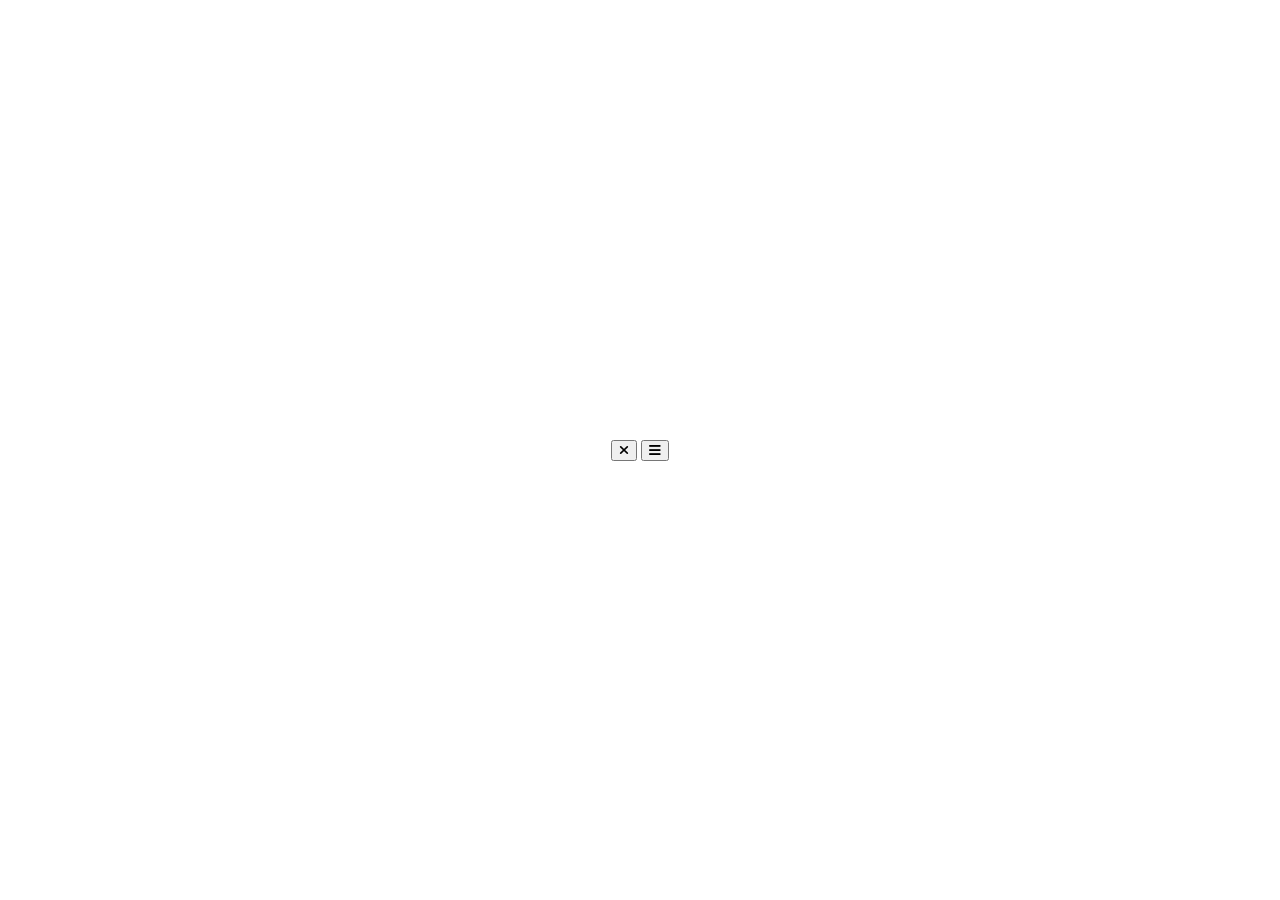
==== rotating-navigation-animation/index.html @ b2cf591d "first commit" ====
<!DOCTYPE html>
<html lang="en">
  <head>
    <meta charset="UTF-8" />
    <meta name="viewport" content="width=device-width, initial-scale=1.0" />
    <link
      rel="stylesheet"
      href="https://cdnjs.cloudflare.com/ajax/libs/font-awesome/6.6.0/css/all.min.css"
      integrity="sha512-Kc323vGBEqzTmouAECnVceyQqyqdsSiqLQISBL29aUW4U/M7pSPA/gEUZQqv1cwx4OnYxTxve5UMg5GT6L4JJg=="
      crossorigin="anonymous"
      referrerpolicy="no-referrer"
    />
    <link rel="stylesheet" href="style.css" />

    <title>Rotating Navigation</title>
  </head>
  <body>
    <div class="container">
      <div class="circle-container">
        <div class="circle">
          <button id="close">
            <i class="fas fa-times"></i>
          </button>
          <button id="open">
            <i class="fas fa-bars"></i>
          </button>
        </div>
      </div>
    </div>

    <script src="script.js"></script>
  </body>
</html>
---- rotating-navigation-animation/style.css ----
@import url('https://fonts.googleapis.com/css2?family=Roboto&display=swap');

* {
    box-sizing: border-box;
}

body {
    font-family: 'Roboto', sans-serif;
    display: flex;
    flex-direction: column;
    align-items: center;
    justify-content: center;
    height: 100vh;
    overflow: hidden;
    margin: 0;
}
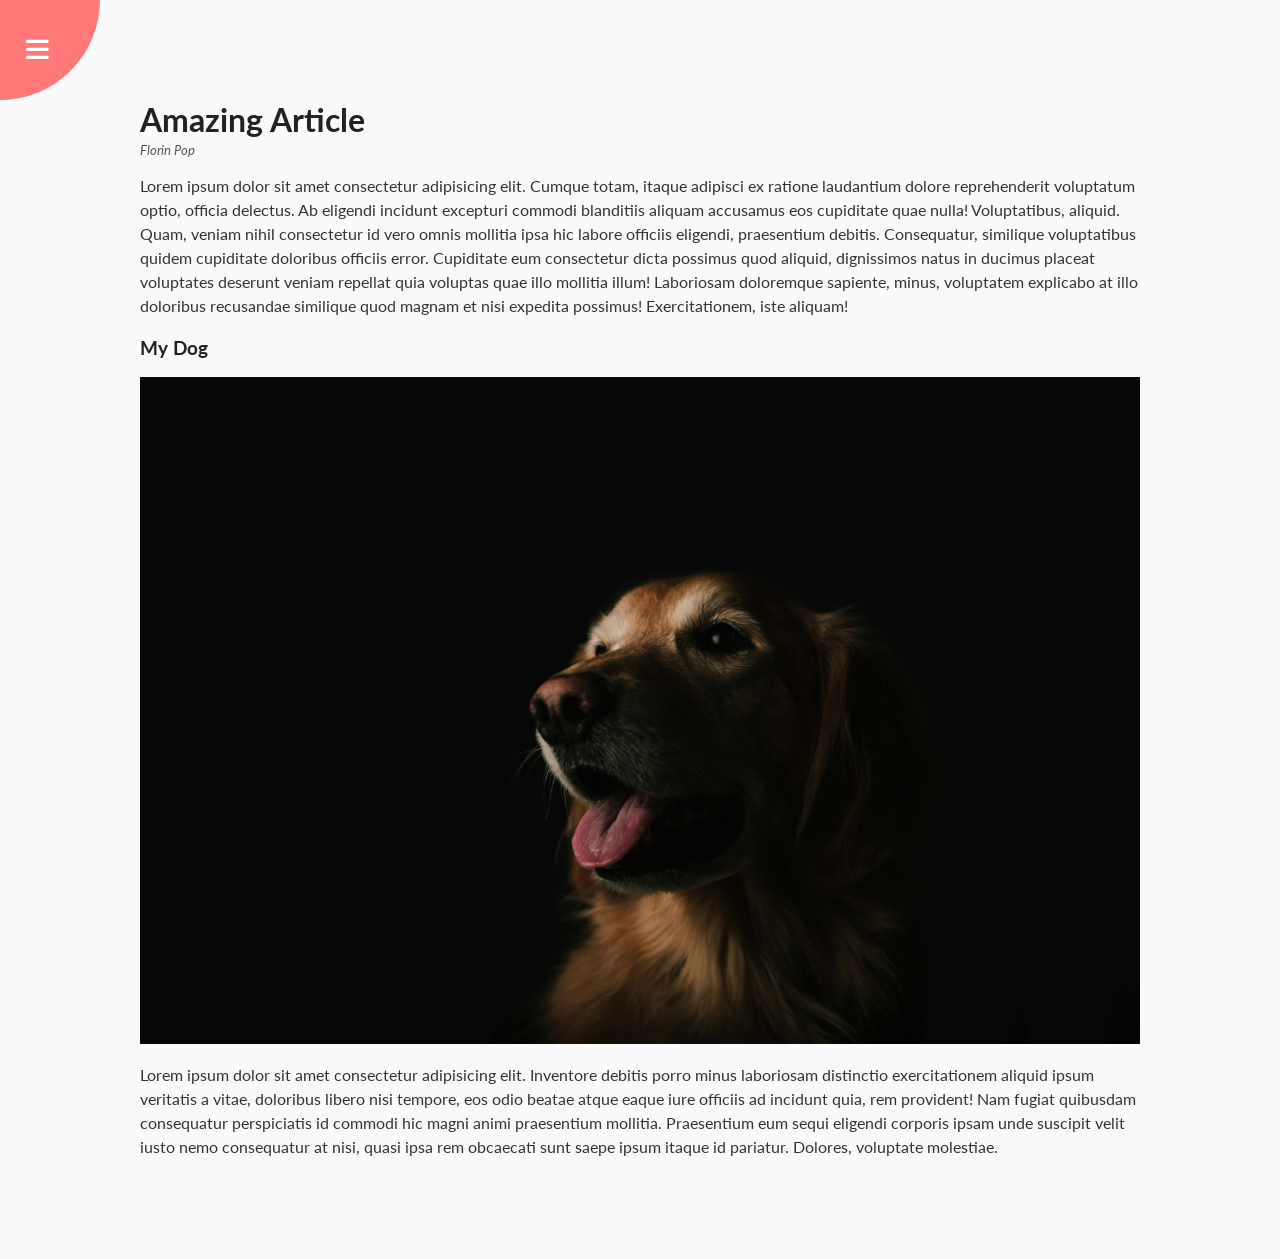
==== commit 2226d0f2: "rotating-nav" ====
--- a/rotating-navigation-animation/index.html
+++ b/rotating-navigation-animation/index.html
@@ -26,8 +26,48 @@
           </button>
         </div>
       </div>
+
+      <div class="content">
+        <h1>Amazing Article</h1>
+        <small>Florin Pop</small>
+        <p>
+          Lorem ipsum dolor sit amet consectetur adipisicing elit. Cumque totam,
+          itaque adipisci ex ratione laudantium dolore reprehenderit voluptatum
+          optio, officia delectus. Ab eligendi incidunt excepturi commodi
+          blanditiis aliquam accusamus eos cupiditate quae nulla! Voluptatibus,
+          aliquid. Quam, veniam nihil consectetur id vero omnis mollitia ipsa
+          hic labore officiis eligendi, praesentium debitis. Consequatur,
+          similique voluptatibus quidem cupiditate doloribus officiis error.
+          Cupiditate eum consectetur dicta possimus quod aliquid, dignissimos
+          natus in ducimus placeat voluptates deserunt veniam repellat quia
+          voluptas quae illo mollitia illum! Laboriosam doloremque sapiente,
+          minus, voluptatem explicabo at illo doloribus recusandae similique
+          quod magnam et nisi expedita possimus! Exercitationem, iste aliquam!
+        </p>
+
+        <h3>My Dog</h3>
+        <img src="brandon-day-oCJuJQqvCzc-unsplash.jpg" alt="" />
+        <p>
+          Lorem ipsum dolor sit amet consectetur adipisicing elit. Inventore
+          debitis porro minus laboriosam distinctio exercitationem aliquid ipsum
+          veritatis a vitae, doloribus libero nisi tempore, eos odio beatae
+          atque eaque iure officiis ad incidunt quia, rem provident! Nam fugiat
+          quibusdam consequatur perspiciatis id commodi hic magni animi
+          praesentium mollitia. Praesentium eum sequi eligendi corporis ipsam
+          unde suscipit velit iusto nemo consequatur at nisi, quasi ipsa rem
+          obcaecati sunt saepe ipsum itaque id pariatur. Dolores, voluptate
+          molestiae.
+        </p>
+      </div>
     </div>
 
+    <nav>
+      <ul>
+        <li><i class="fas fa-home"> Home</i></li>
+        <li><i class="fas fa-user-alt"> About</i></li>
+        <li><i class="fas fa-envelope"> Contact</i></li>
+      </ul>
+    </nav>
     <script src="script.js"></script>
   </body>
 </html>
--- a/rotating-navigation-animation/style.css
+++ b/rotating-navigation-animation/style.css
@@ -1,17 +1,134 @@
-@import url('https://fonts.googleapis.com/css2?family=Roboto&display=swap');
+@import url("https://fonts.googleapis.com/css2?family=Lato&display=swap");
 
 * {
-    box-sizing: border-box;
+  box-sizing: border-box;
 }
 
 body {
-    font-family: 'Roboto', sans-serif;
-    display: flex;
-    flex-direction: column;
-    align-items: center;
-    justify-content: center;
-    height: 100vh;
-    overflow: hidden;
-    margin: 0;
+  font-family: "Lato", sans-serif;
+  background-color: #333;
+  color: #222;
+  overflow-x: hidden;
+  margin: 0;
 }
 
+.container {
+  background-color: #fafafa;
+  transform-origin: top left;
+  transition: transform 0.5s linear;
+  width: 100vw;
+  min-height: 100vh;
+  padding: 50px;
+}
+
+.container.show-nav {
+  transform: rotate(-20deg);
+}
+
+.circle-container {
+  position: fixed;
+  top: -100px;
+  left: -100px;
+}
+
+.circle {
+  background-color: #ff7979;
+  height: 200px;
+  width: 200px;
+  border-radius: 50%;
+  position: relative;
+  transition: transform 0.5s linear;
+}
+
+.container.show-nav .circle {
+  transform: rotate(-70deg);
+}
+
+.circle button {
+  cursor: pointer;
+  position: absolute;
+  top: 50%;
+  left: 50%;
+  height: 100px;
+  background: transparent;
+  border: 0;
+  font-size: 26px;
+  color: #fff;
+}
+
+.circle button:focus {
+  outline: none;
+}
+
+.circle button#open {
+  left: 60%;
+}
+
+.circle button#close {
+  top: 60%;
+  transform: rotate(90deg);
+  transform-origin: top left;
+}
+
+.container.show-nav + nav li {
+  transform: translateX(0);
+  transition-delay: 0.3s;
+}
+
+nav {
+  position: fixed;
+  bottom: 40px;
+  left: 0;
+  z-index: 100;
+}
+
+nav ul {
+  list-style-type: none;
+  padding-left: 30px;
+}
+
+nav ul li {
+  text-transform: uppercase;
+  color: #fff;
+  margin: 40px 0;
+  transform: translateX(-100%);
+  transition: transform 0.4s ease-in;
+}
+
+nav ul li i {
+  font-size: 20px;
+  margin-right: 10px;
+}
+
+nav ul li + li {
+  margin-left: 15px;
+  transform: translateX(-150%);
+}
+
+nav ul li + li + li {
+  margin-left: 30px;
+  transform: translateX(-200%);
+}
+
+.content img {
+  max-width: 100%;
+}
+
+.content {
+  max-width: 1000px;
+  margin: 50px auto;
+}
+
+.content h1 {
+  margin: 0;
+}
+
+.content small {
+  color: #555;
+  font-style: italic;
+}
+
+.content p {
+  color: #333;
+  line-height: 1.5;
+}
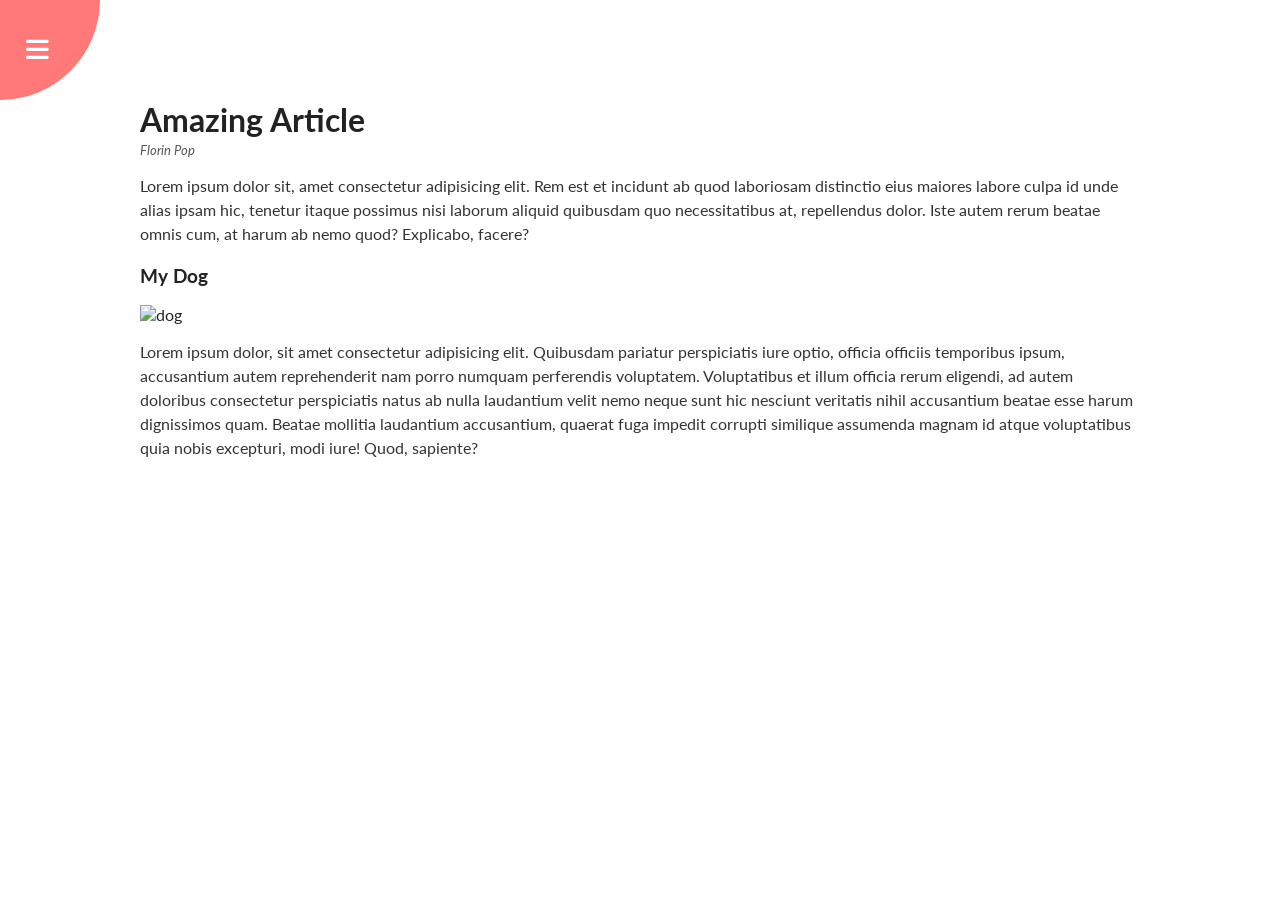
==== commit b8a45cab: "practice" ====
--- a/rotating-navigation-animation/index.html
+++ b/rotating-navigation-animation/index.html
@@ -22,7 +22,7 @@
             <i class="fas fa-times"></i>
           </button>
           <button id="open">
-            <i class="fas fa-bars"></i>
+            <i class="fas fa-bars"> </i>
           </button>
         </div>
       </div>
@@ -31,41 +31,36 @@
         <h1>Amazing Article</h1>
         <small>Florin Pop</small>
         <p>
-          Lorem ipsum dolor sit amet consectetur adipisicing elit. Cumque totam,
-          itaque adipisci ex ratione laudantium dolore reprehenderit voluptatum
-          optio, officia delectus. Ab eligendi incidunt excepturi commodi
-          blanditiis aliquam accusamus eos cupiditate quae nulla! Voluptatibus,
-          aliquid. Quam, veniam nihil consectetur id vero omnis mollitia ipsa
-          hic labore officiis eligendi, praesentium debitis. Consequatur,
-          similique voluptatibus quidem cupiditate doloribus officiis error.
-          Cupiditate eum consectetur dicta possimus quod aliquid, dignissimos
-          natus in ducimus placeat voluptates deserunt veniam repellat quia
-          voluptas quae illo mollitia illum! Laboriosam doloremque sapiente,
-          minus, voluptatem explicabo at illo doloribus recusandae similique
-          quod magnam et nisi expedita possimus! Exercitationem, iste aliquam!
+          Lorem ipsum dolor sit, amet consectetur adipisicing elit. Rem est et
+          incidunt ab quod laboriosam distinctio eius maiores labore culpa id
+          unde alias ipsam hic, tenetur itaque possimus nisi laborum aliquid
+          quibusdam quo necessitatibus at, repellendus dolor. Iste autem rerum
+          beatae omnis cum, at harum ab nemo quod? Explicabo, facere?
         </p>
 
         <h3>My Dog</h3>
-        <img src="brandon-day-oCJuJQqvCzc-unsplash.jpg" alt="" />
+        <img
+          src="https://images.unsplash.com/photo-1543466835-00a7907e9de1?q=80&w=1374&auto=format&fit=crop&ixlib=rb-4.0.3&ixid=M3wxMjA3fDB8MHxwaG90by1wYWdlfHx8fGVufDB8fHx8fA%3D%3D"
+          alt="dog"
+        />
         <p>
-          Lorem ipsum dolor sit amet consectetur adipisicing elit. Inventore
-          debitis porro minus laboriosam distinctio exercitationem aliquid ipsum
-          veritatis a vitae, doloribus libero nisi tempore, eos odio beatae
-          atque eaque iure officiis ad incidunt quia, rem provident! Nam fugiat
-          quibusdam consequatur perspiciatis id commodi hic magni animi
-          praesentium mollitia. Praesentium eum sequi eligendi corporis ipsam
-          unde suscipit velit iusto nemo consequatur at nisi, quasi ipsa rem
-          obcaecati sunt saepe ipsum itaque id pariatur. Dolores, voluptate
-          molestiae.
+          Lorem ipsum dolor, sit amet consectetur adipisicing elit. Quibusdam
+          pariatur perspiciatis iure optio, officia officiis temporibus ipsum,
+          accusantium autem reprehenderit nam porro numquam perferendis
+          voluptatem. Voluptatibus et illum officia rerum eligendi, ad autem
+          doloribus consectetur perspiciatis natus ab nulla laudantium velit
+          nemo neque sunt hic nesciunt veritatis nihil accusantium beatae esse
+          harum dignissimos quam. Beatae mollitia laudantium accusantium,
+          quaerat fuga impedit corrupti similique assumenda magnam id atque
+          voluptatibus quia nobis excepturi, modi iure! Quod, sapiente?
         </p>
       </div>
     </div>
-
     <nav>
       <ul>
-        <li><i class="fas fa-home"> Home</i></li>
-        <li><i class="fas fa-user-alt"> About</i></li>
-        <li><i class="fas fa-envelope"> Contact</i></li>
+        <li><i class="fas fa-home"></i>Home</li>
+        <li><i class="fas fa-user-alt"></i>About</li>
+        <li><i class="fas fa-envelope"></i>Contact</li>
       </ul>
     </nav>
     <script src="script.js"></script>
--- a/rotating-navigation-animation/style.css
+++ b/rotating-navigation-animation/style.css
@@ -13,7 +13,7 @@
 }
 
 .container {
-  background-color: #fafafa;
+  background-color: #fff;
   transform-origin: top left;
   transition: transform 0.5s linear;
   width: 100vw;
@@ -45,7 +45,6 @@
 }
 
 .circle button {
-  cursor: pointer;
   position: absolute;
   top: 50%;
   left: 50%;
@@ -54,6 +53,7 @@
   border: 0;
   font-size: 26px;
   color: #fff;
+  cursor: pointer;
 }
 
 .circle button:focus {
@@ -70,16 +70,8 @@
   transform-origin: top left;
 }
 
-.container.show-nav + nav li {
-  transform: translateX(0);
-  transition-delay: 0.3s;
-}
-
-nav {
-  position: fixed;
-  bottom: 40px;
-  left: 0;
-  z-index: 100;
+.content img {
+  max-width: 100%;
 }
 
 nav ul {
@@ -95,6 +87,18 @@
   transition: transform 0.4s ease-in;
 }
 
+.container.show-nav + nav li {
+  transform: translateX(0);
+  transition-delay: 0.3s;
+}
+
+nav {
+  position: fixed;
+  bottom: 40px;
+  left: 0;
+  z-index: 100;
+}
+
 nav ul li i {
   font-size: 20px;
   margin-right: 10px;
@@ -108,10 +112,6 @@
 nav ul li + li + li {
   margin-left: 30px;
   transform: translateX(-200%);
-}
-
-.content img {
-  max-width: 100%;
 }
 
 .content {
